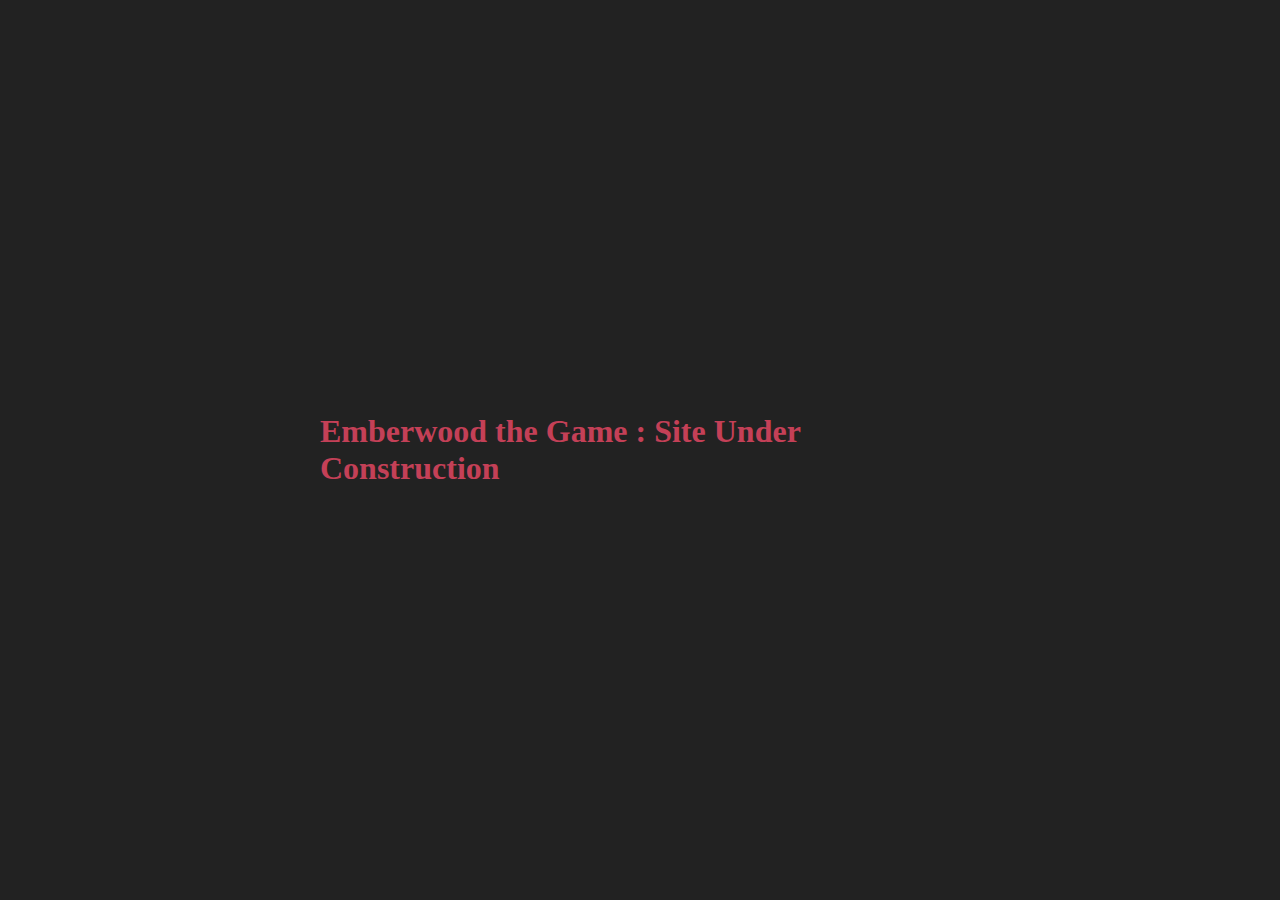
==== PUBLIC/index.html @ a9a44432 "Initial commit" ====
<!DOCTYPE html>
<html lang="en">
  <head>
    <meta charset="UTF-8">
    <meta name="viewport" content="width=device-width, initial-scale=1">
    <title>TITLE</title>
    <meta name="description" content="DESCRIPTION">
    <link rel="stylesheet" href="css/css.css">

       <!--[if lt IE 9]>
         <script src = "http://html5shiv.googlecode.com/svn/trunk/html5.js"></script>
       <![endif]-->
  </head>

  <body>
    <h1>Emberwood the Game : Site Under Construction</h1>
  </body>
</html>
---- PUBLIC/css/css.css ----
html{box-sizing:border-box}*,*:before,*:after{box-sizing:inherit;margin:0;padding:0}body{background-color:#222}h1{position:absolute;top:50%;left:50%;transform:translate(-50%, -50%);color:#c44057}
/*# sourceMappingURL=css.css.map */
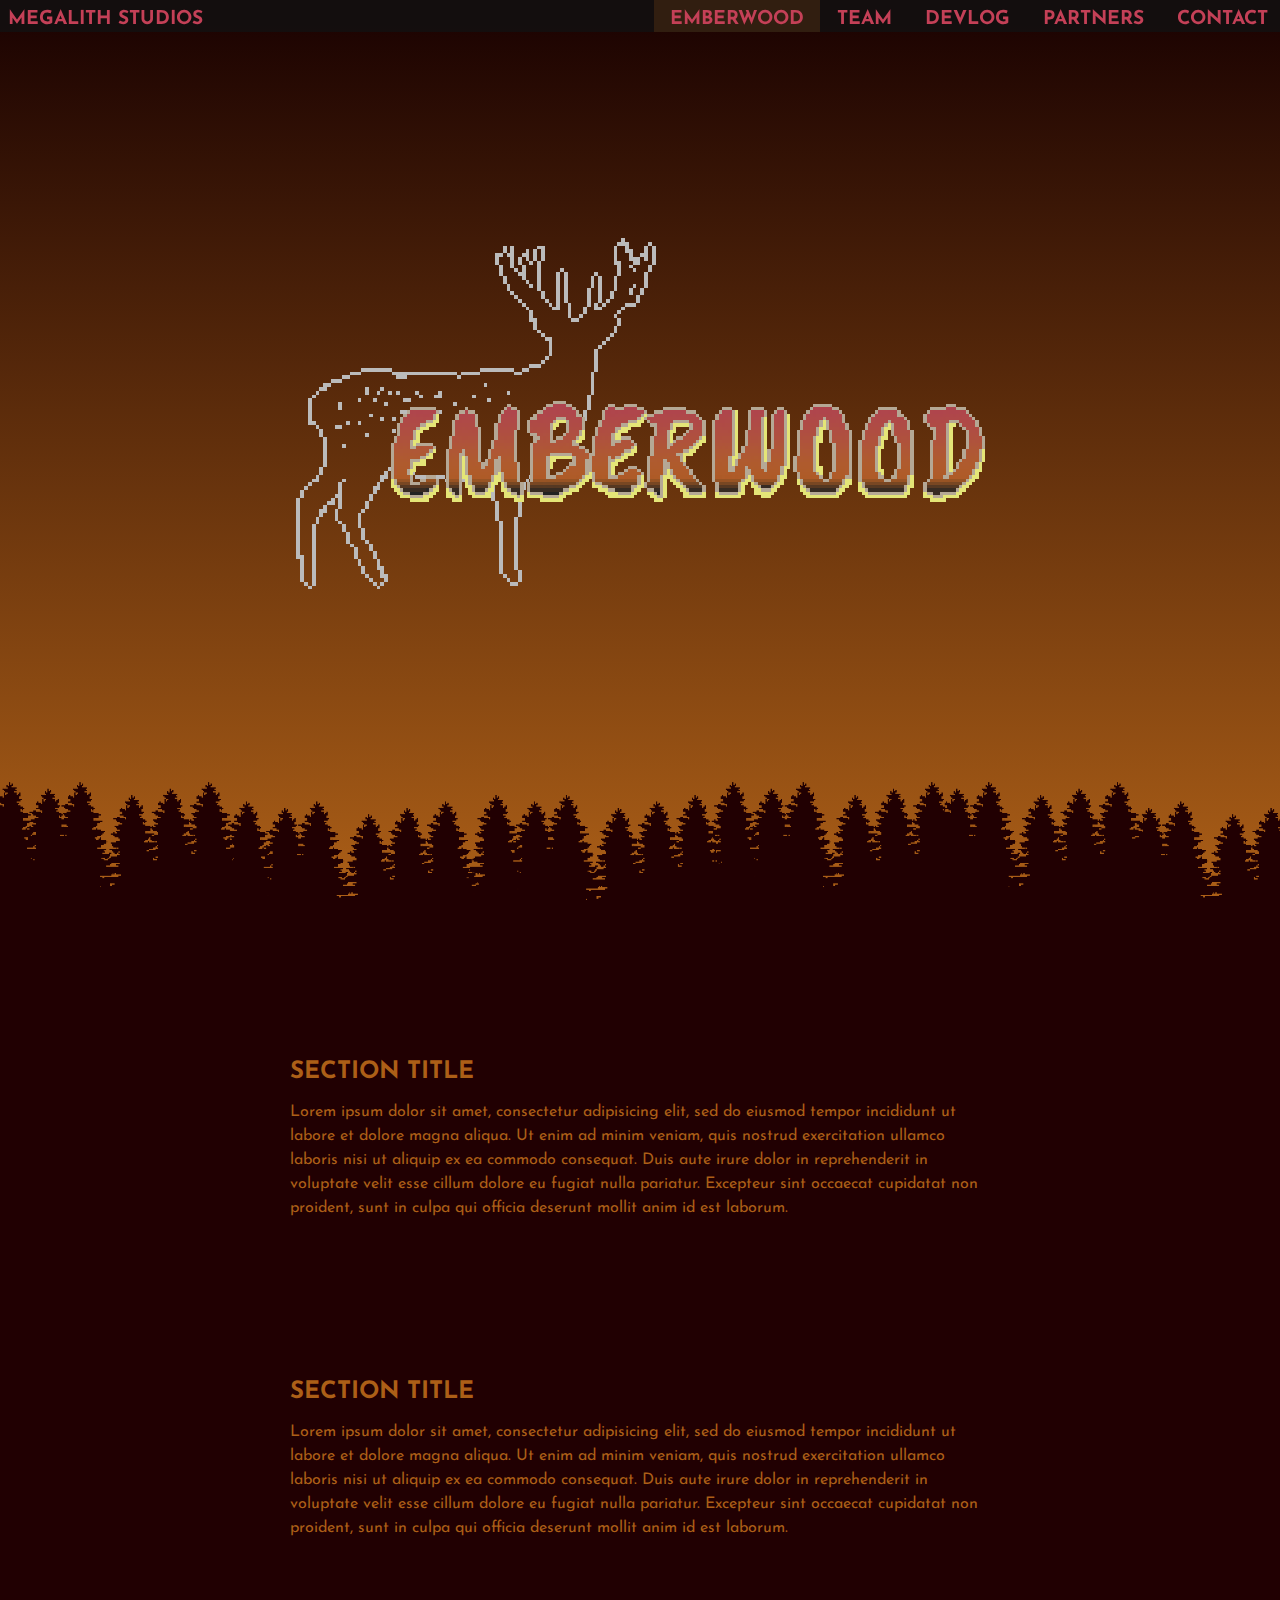
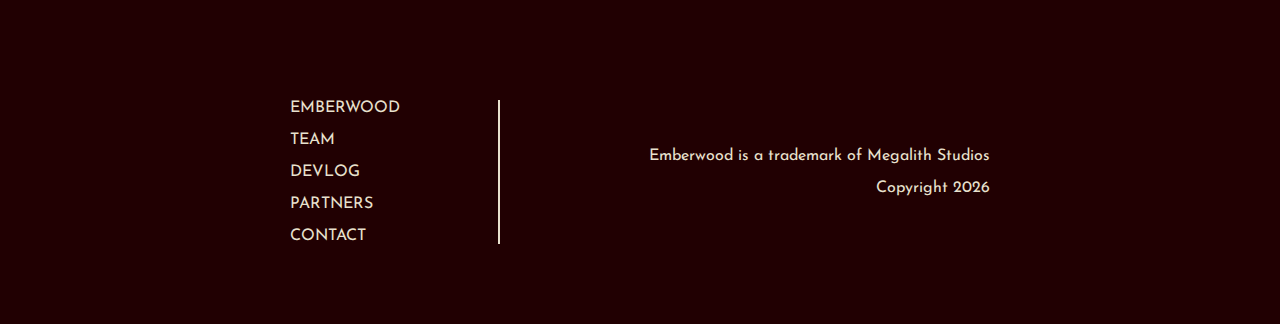
==== commit 16f1a168: "Major Updates" ====
--- a/PUBLIC/index.html
+++ b/PUBLIC/index.html
@@ -3,9 +3,14 @@
   <head>
     <meta charset="UTF-8">
     <meta name="viewport" content="width=device-width, initial-scale=1">
-    <title>TITLE</title>
+    <title>Emberwood the Game</title>
     <meta name="description" content="DESCRIPTION">
+
+    <link rel="icon" type="image/png" href="img/deerLogoOutlineFavIcon.png">
+    <link href="https://fonts.googleapis.com/css?family=Josefin+Sans:400,700" rel="stylesheet">
     <link rel="stylesheet" href="css/css.css">
+
+    <script type="text/javascript" src="js/jquery.js"></script>
 
        <!--[if lt IE 9]>
          <script src = "http://html5shiv.googlecode.com/svn/trunk/html5.js"></script>
@@ -13,6 +18,58 @@
   </head>
 
   <body>
-    <h1>Emberwood the Game : Site Under Construction</h1>
+    <header class="header-down">
+      <h1>Megalith Studios</h1>
+      <nav class="main-nav nav-horizontal">
+        <ul>
+          <li><a class="navLink" href="index.html" style="background-color: hsla(29, 76%, 38%, 0.2);">Emberwood</a></li>
+          <li><a class="navLink" href="team.html">Team</a></li>
+          <li><a class="navLink" href="https://emberwoodthegame.tumblr.com" target="_blank">Devlog</a></li>
+          <li><a class="navLink"href="partners.html">Partners</a></li>
+          <li><a class="navLink" href="contact.html">Contact</a></li>
+        </ul>
+      </nav>
+    </header>
+
+    <section id="primaryScreen">
+      <img id="title" src="img/emberwoodTitleAndLogo.png" alt="Emberwood Title">
+
+      <div class="treeBannerContainer">
+        <img id="treeBanner" src="img/pineTreeSepiaBanner.png" alt="Silhouette of pine trees">
+      </div>
+    </section>
+
+    <main>
+      <section>
+        <h2>Section Title</h2>
+        <p>Lorem ipsum dolor sit amet, consectetur adipisicing elit, sed do eiusmod tempor incididunt ut labore et dolore magna aliqua. Ut enim ad minim veniam, quis nostrud exercitation ullamco laboris nisi ut aliquip ex ea commodo consequat. Duis aute irure dolor in reprehenderit in voluptate velit esse cillum dolore eu fugiat nulla pariatur. Excepteur sint occaecat cupidatat non proident, sunt in culpa qui officia deserunt mollit anim id est laborum.</p>
+      </section>
+
+      <section>
+        <h2>Section Title</h2>
+        <p>Lorem ipsum dolor sit amet, consectetur adipisicing elit, sed do eiusmod tempor incididunt ut labore et dolore magna aliqua. Ut enim ad minim veniam, quis nostrud exercitation ullamco laboris nisi ut aliquip ex ea commodo consequat. Duis aute irure dolor in reprehenderit in voluptate velit esse cillum dolore eu fugiat nulla pariatur. Excepteur sint occaecat cupidatat non proident, sunt in culpa qui officia deserunt mollit anim id est laborum.</p>
+      </section>
+    </main>
+
+    <footer>
+      <section>
+        <nav id="footer-nav">
+          <ul>
+            <li><a class="navLink" href="index.html">Emberwood</a></li>
+            <li><a class="navLink" href="team.html">Team</a></li>
+            <li><a class="navLink" href="https://emberwoodthegame.tumblr.com" target="_blank">Devlog</a></li>
+            <li><a class="navLink"href="partners.html">Partners</a></li>
+            <li><a class="navLink" href="contact.html">Contact</a></li>
+          </ul>
+        </nav>
+
+        <div id="copyrightContainer">
+          <p>Emberwood is a trademark of Megalith Studios</p>
+          <p>Copyright <span id="currentYear"></span></p>
+        </div>
+      </section>
+    </footer>
+
+    <script type="text/javascript" src="js/script.js"></script>
   </body>
 </html>
--- a/PUBLIC/css/css.css
+++ b/PUBLIC/css/css.css
@@ -1,2 +1,2 @@
-html{box-sizing:border-box}*,*:before,*:after{box-sizing:inherit;margin:0;padding:0}body{background-color:#222}h1{position:absolute;top:50%;left:50%;transform:translate(-50%, -50%);color:#c44057}
+html{box-sizing:border-box;min-height:100%}*,*:before,*:after{box-sizing:inherit;margin:0;padding:0}body{background-color:#210002}body::-webkit-scrollbar{width:.5em}body::-webkit-scrollbar-track{background-color:#210002}body::-webkit-scrollbar-thumb{background-color:darkgrey;border-radius:10px}section#primaryScreen{height:100vh;background-image:linear-gradient(#190101, #ac5f17)}header{height:2rem;position:fixed;top:0;left:0;width:100%;background-color:rgba(18,18,18,0.8);z-index:5000;transition:top 0.4s ease-in-out}.header-up{top:-2rem}.main-nav,.main-nav ul,.main-nav ul li,.main-nav ul li a{height:100%}.main-nav{float:right}ul{list-style-type:none;list-style:none}.main-nav ul li,.main-nav ul li a{display:inline-block}.main-nav ul li{margin-right:-4px}.main-nav ul li:hover{background-color:#ac5f17;color:#e4e577}main{background-color:#210002;padding-top:5rem}main section{width:700px;margin:auto;color:#ac5f17;padding:5rem 0}footer{background-color:#210002;padding:5rem 0}footer section{width:700px;margin:auto;position:relative}footer section:after{content:"";display:table;clear:both}footer section nav#footer-nav{width:30%;float:left;padding-right:20%;border-right:2px solid #e8e1ce}footer section nav ul li{margin:1rem 0}footer section nav ul li:first-of-type{margin-top:0}footer section nav ul li:last-of-type{margin-bottom:0}footer section div#copyrightContainer{width:50%;text-align:right;position:absolute;top:50%;right:0;transform:translateY(-50%)}.construction{position:absolute;top:50%;left:50%;transform:translate(-50%, -50%);text-align:center}.construction h1{display:block;padding:0}.construction iframe{margin:1rem 0}.construction a{color:#e8e1ce}html{font-family:"Josefin Sans",sans-serif}h1{display:inline-block;color:#c44057;font-weight:700;text-transform:uppercase;font-size:1.2em;padding:.6rem .5rem}a{text-decoration:none}.main-nav ul li a{color:#c44057;font-weight:700;text-transform:uppercase;font-size:1.2em;text-align:center;padding:.6rem 1rem;text-decoration:none}.main-nav ul li a:hover{color:#e4e577}main section h2{font-weight:700;text-transform:uppercase;margin-bottom:1rem}main section p{font-weight:400;line-height:1.5}footer a{color:#e8e1ce;text-transform:uppercase}footer a:hover{color:#e4e577}footer p{color:#e8e1ce;line-height:2}img#title{position:absolute;top:20%;left:50%;transform:translateX(-50%)}img#treeBanner{position:absolute;bottom:0;left:0;width:100%}
 /*# sourceMappingURL=css.css.map */
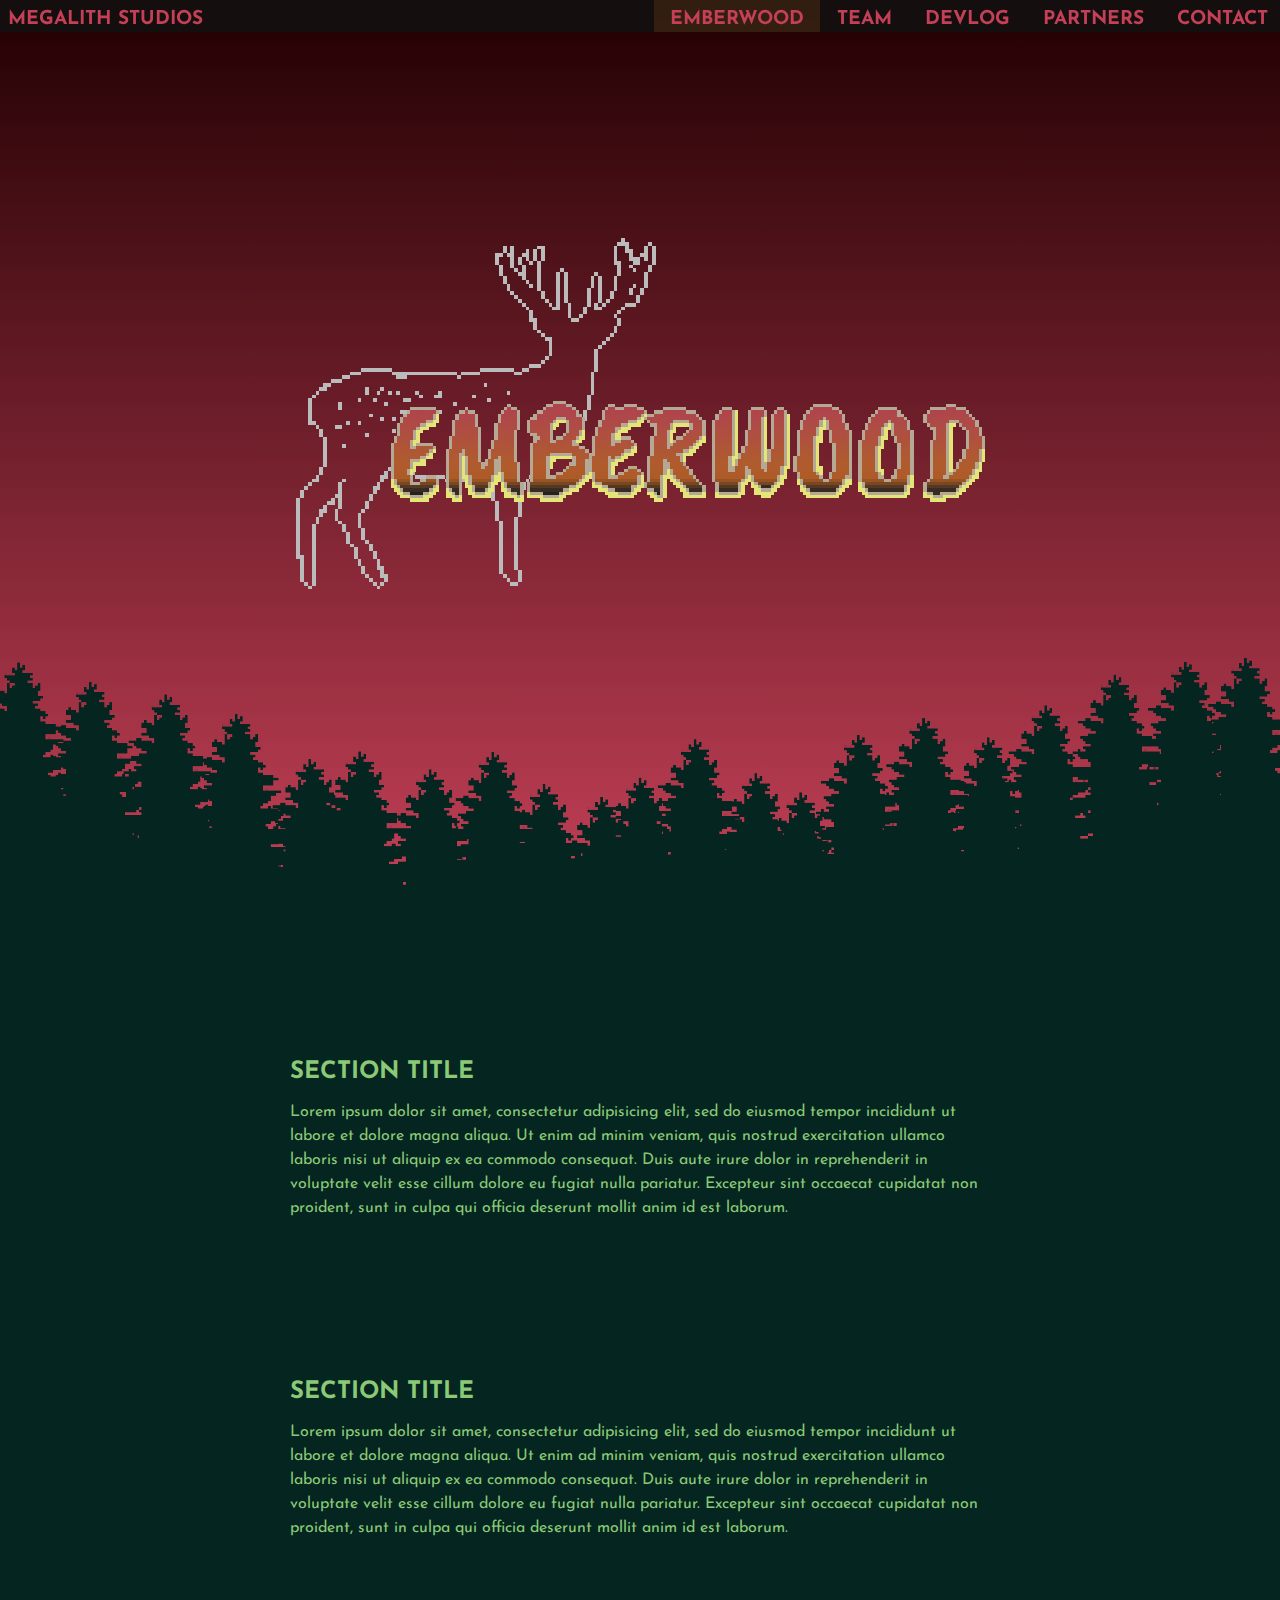
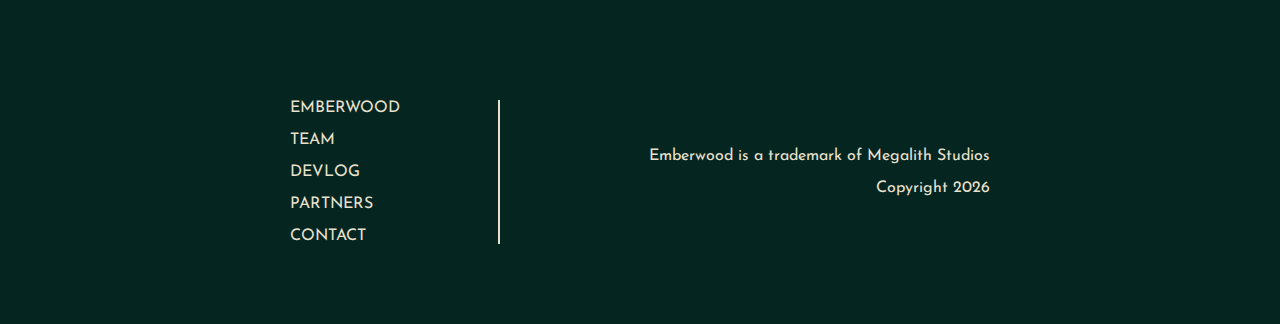
==== commit 53ce4951: "Tweaking site look and adding glow overlay effect on landing screen" ====
--- a/PUBLIC/index.html
+++ b/PUBLIC/index.html
@@ -32,10 +32,11 @@
     </header>
 
     <section id="primaryScreen">
+      <div class="glowOverlay"></div>
       <img id="title" src="img/emberwoodTitleAndLogo.png" alt="Emberwood Title">
 
       <div class="treeBannerContainer">
-        <img id="treeBanner" src="img/pineTreeSepiaBanner.png" alt="Silhouette of pine trees">
+        <img id="treeBanner" src="img/pineTreeGreenBanner.png" alt="Silhouette of pine trees">
       </div>
     </section>
 
--- a/PUBLIC/css/css.css
+++ b/PUBLIC/css/css.css
@@ -1,2 +1,2 @@
-html{box-sizing:border-box;min-height:100%}*,*:before,*:after{box-sizing:inherit;margin:0;padding:0}body{background-color:#210002}body::-webkit-scrollbar{width:.5em}body::-webkit-scrollbar-track{background-color:#210002}body::-webkit-scrollbar-thumb{background-color:darkgrey;border-radius:10px}section#primaryScreen{height:100vh;background-image:linear-gradient(#190101, #ac5f17)}header{height:2rem;position:fixed;top:0;left:0;width:100%;background-color:rgba(18,18,18,0.8);z-index:5000;transition:top 0.4s ease-in-out}.header-up{top:-2rem}.main-nav,.main-nav ul,.main-nav ul li,.main-nav ul li a{height:100%}.main-nav{float:right}ul{list-style-type:none;list-style:none}.main-nav ul li,.main-nav ul li a{display:inline-block}.main-nav ul li{margin-right:-4px}.main-nav ul li:hover{background-color:#ac5f17;color:#e4e577}main{background-color:#210002;padding-top:5rem}main section{width:700px;margin:auto;color:#ac5f17;padding:5rem 0}footer{background-color:#210002;padding:5rem 0}footer section{width:700px;margin:auto;position:relative}footer section:after{content:"";display:table;clear:both}footer section nav#footer-nav{width:30%;float:left;padding-right:20%;border-right:2px solid #e8e1ce}footer section nav ul li{margin:1rem 0}footer section nav ul li:first-of-type{margin-top:0}footer section nav ul li:last-of-type{margin-bottom:0}footer section div#copyrightContainer{width:50%;text-align:right;position:absolute;top:50%;right:0;transform:translateY(-50%)}.construction{position:absolute;top:50%;left:50%;transform:translate(-50%, -50%);text-align:center}.construction h1{display:block;padding:0}.construction iframe{margin:1rem 0}.construction a{color:#e8e1ce}html{font-family:"Josefin Sans",sans-serif}h1{display:inline-block;color:#c44057;font-weight:700;text-transform:uppercase;font-size:1.2em;padding:.6rem .5rem}a{text-decoration:none}.main-nav ul li a{color:#c44057;font-weight:700;text-transform:uppercase;font-size:1.2em;text-align:center;padding:.6rem 1rem;text-decoration:none}.main-nav ul li a:hover{color:#e4e577}main section h2{font-weight:700;text-transform:uppercase;margin-bottom:1rem}main section p{font-weight:400;line-height:1.5}footer a{color:#e8e1ce;text-transform:uppercase}footer a:hover{color:#e4e577}footer p{color:#e8e1ce;line-height:2}img#title{position:absolute;top:20%;left:50%;transform:translateX(-50%)}img#treeBanner{position:absolute;bottom:0;left:0;width:100%}
+html{box-sizing:border-box;min-height:100%}*,*:before,*:after{box-sizing:inherit;margin:0;padding:0}body{background-color:#210002}body::-webkit-scrollbar{width:.5em}body::-webkit-scrollbar-track{background-color:#210002}body::-webkit-scrollbar-thumb{background-color:darkgrey;border-radius:10px}section#primaryScreen{height:100vh;background-image:linear-gradient(#210002, #ac5f17)}@keyframes glow{0%{opacity:0}50%{opacity:.5}100%{opacity:0}}div.glowOverlay{height:100%;background-image:linear-gradient(#210002, #c44057);animation-name:glow;animation-duration:5s;animation-timing-function:ease-in-out;animation-iteration-count:infinite}header{height:2rem;position:fixed;top:0;left:0;width:100%;background-color:rgba(18,18,18,0.8);z-index:5000;transition:top 0.4s ease-in-out}.header-up{top:-2rem}.main-nav,.main-nav ul,.main-nav ul li,.main-nav ul li a{height:100%}.main-nav{float:right}ul{list-style-type:none;list-style:none}.main-nav ul li,.main-nav ul li a{display:inline-block}.main-nav ul li{margin-right:-4px}.main-nav ul li:hover{background-color:#ac5f17;color:#e4e577}main{background-color:#052521;padding-top:5rem}main section{width:700px;margin:auto;color:#8ac975;padding:5rem 0}footer{background-color:#052521;padding:5rem 0}footer section{width:700px;margin:auto;position:relative}footer section:after{content:"";display:table;clear:both}footer section nav#footer-nav{width:30%;float:left;padding-right:20%;border-right:2px solid #e8e1ce}footer section nav ul li{margin:1rem 0}footer section nav ul li:first-of-type{margin-top:0}footer section nav ul li:last-of-type{margin-bottom:0}footer section div#copyrightContainer{width:50%;text-align:right;position:absolute;top:50%;right:0;transform:translateY(-50%)}.construction{position:absolute;top:50%;left:50%;transform:translate(-50%, -50%);text-align:center}.construction h1{display:block;padding:0}.construction iframe{margin:1rem 0}.construction a{color:#e8e1ce}html{font-family:"Josefin Sans",sans-serif}h1{display:inline-block;color:#c44057;font-weight:700;text-transform:uppercase;font-size:1.2em;padding:.6rem .5rem}a{text-decoration:none}.main-nav ul li a{color:#c44057;font-weight:700;text-transform:uppercase;font-size:1.2em;text-align:center;padding:.6rem 1rem;text-decoration:none}.main-nav ul li a:hover{color:#e4e577}main section h2{font-weight:700;text-transform:uppercase;margin-bottom:1rem}main section p{font-weight:400;line-height:1.5}footer a{color:#e8e1ce;text-transform:uppercase}footer a:hover{color:#e4e577}footer p{color:#e8e1ce;line-height:2}img#title{position:absolute;top:20%;left:50%;transform:translateX(-50%)}img#treeBanner{position:absolute;bottom:0;left:0;width:100%}
 /*# sourceMappingURL=css.css.map */
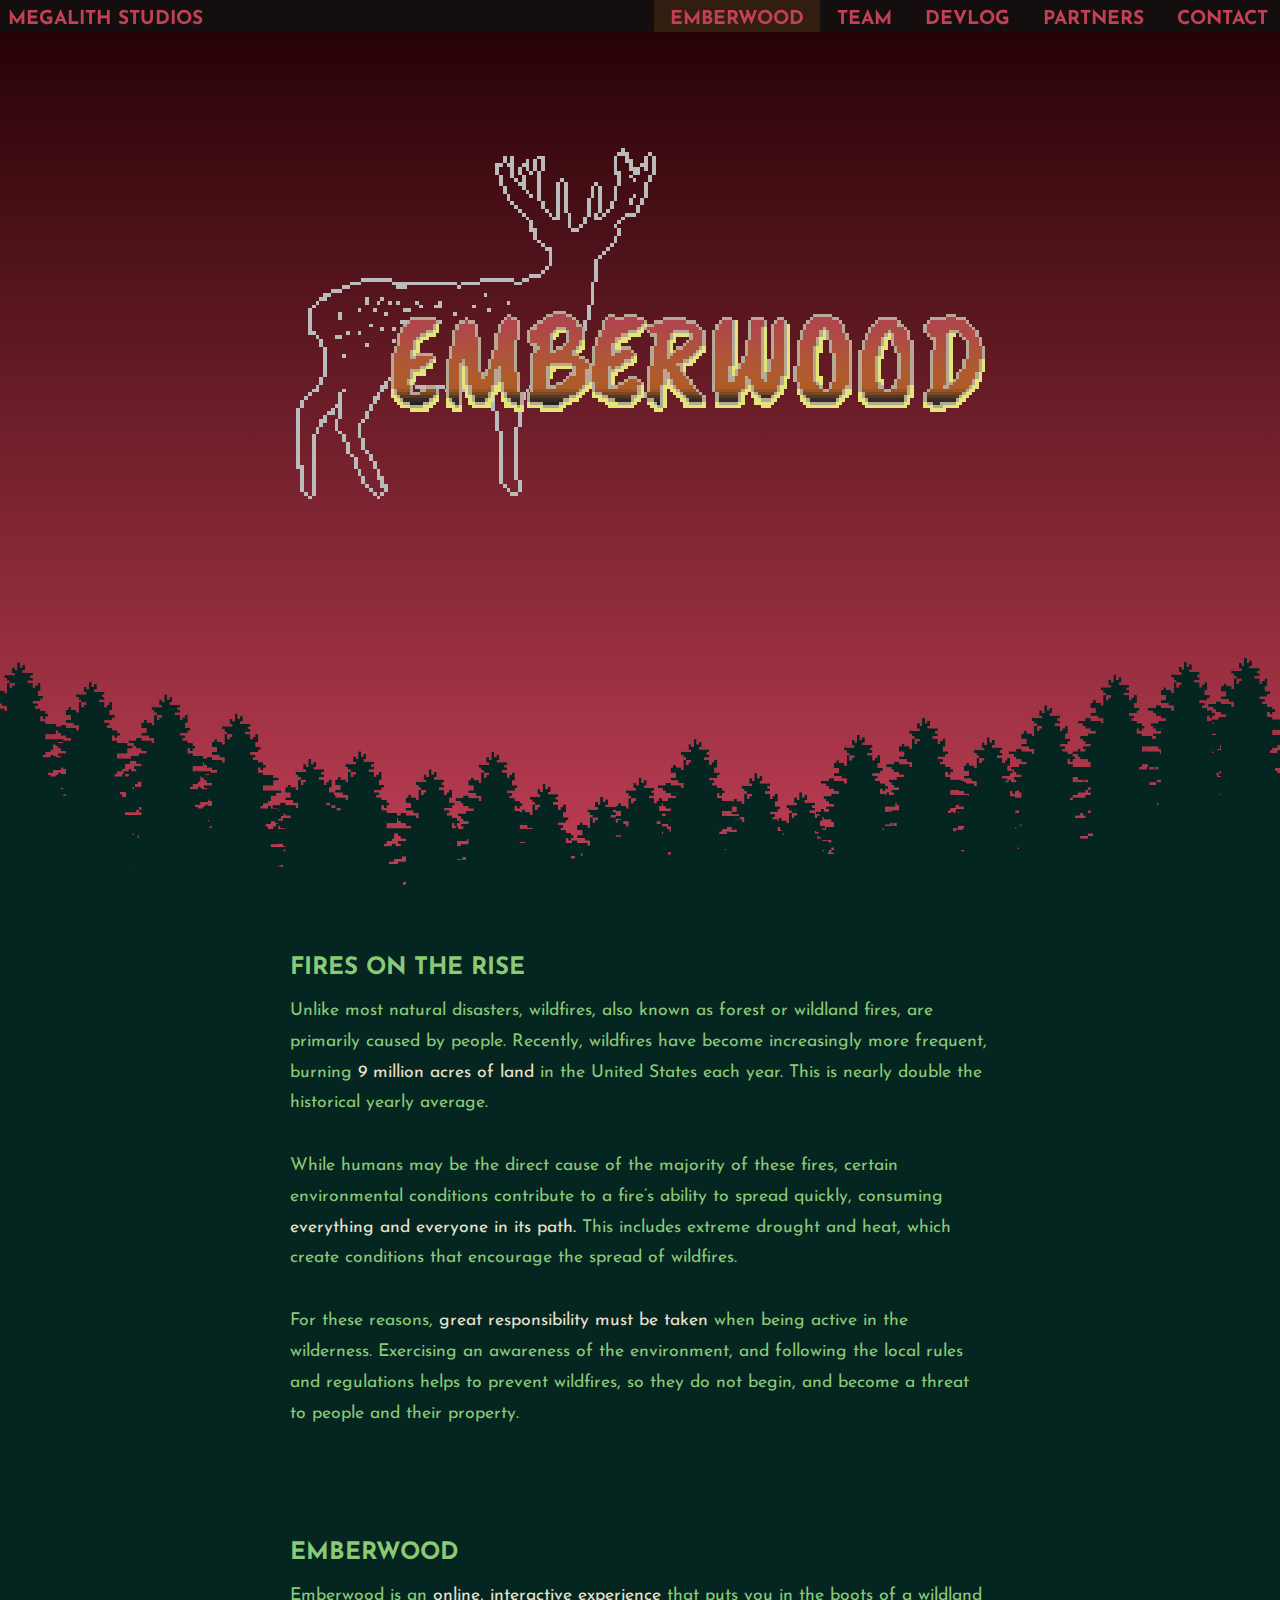
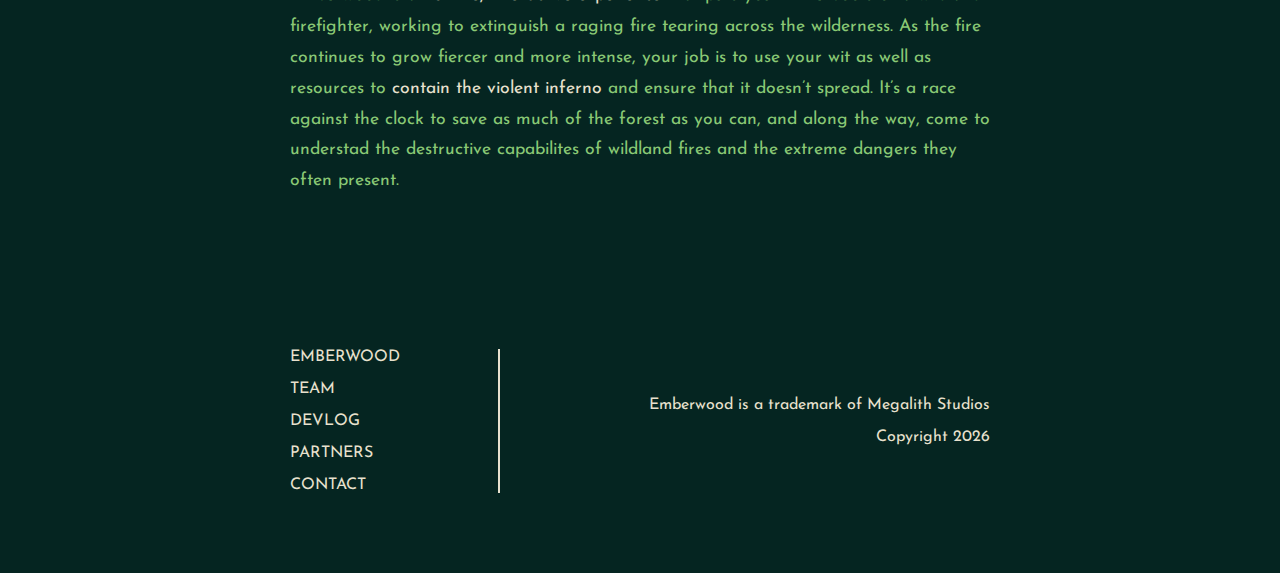
==== commit 3688d2d8: "Landing page copy and some style adjustments" ====
--- a/PUBLIC/index.html
+++ b/PUBLIC/index.html
@@ -42,13 +42,27 @@
 
     <main>
       <section>
-        <h2>Section Title</h2>
-        <p>Lorem ipsum dolor sit amet, consectetur adipisicing elit, sed do eiusmod tempor incididunt ut labore et dolore magna aliqua. Ut enim ad minim veniam, quis nostrud exercitation ullamco laboris nisi ut aliquip ex ea commodo consequat. Duis aute irure dolor in reprehenderit in voluptate velit esse cillum dolore eu fugiat nulla pariatur. Excepteur sint occaecat cupidatat non proident, sunt in culpa qui officia deserunt mollit anim id est laborum.</p>
+        <h2>Fires on the Rise</h2>
+        <p>Unlike most natural disasters, wildfires, also known as forest or wildland fires, are primarily caused by people.
+        Recently, wildfires have become increasingly more frequent, burning <span class="copyEmphasize">9 million acres
+        of land</span> in the United States each year. This is nearly double the historical yearly average.</p>
+
+        <p>While humans may be the direct cause of the majority of these fires, certain environmental conditions contribute to a fire’s
+        ability to spread quickly, consuming <span class="copyEmphasize">everything and everyone in its path.</span> This includes extreme
+        drought and heat, which create conditions that encourage the spread of wildfires.</p>
+
+        <p>For these reasons, <span class="copyEmphasize">great responsibility must be taken</span> when being active in the wilderness. Exercising an awareness of
+        the environment, and following the local rules and regulations helps to prevent wildfires, so they do not
+        begin, and become a threat to people and their property.</p>
       </section>
 
       <section>
-        <h2>Section Title</h2>
-        <p>Lorem ipsum dolor sit amet, consectetur adipisicing elit, sed do eiusmod tempor incididunt ut labore et dolore magna aliqua. Ut enim ad minim veniam, quis nostrud exercitation ullamco laboris nisi ut aliquip ex ea commodo consequat. Duis aute irure dolor in reprehenderit in voluptate velit esse cillum dolore eu fugiat nulla pariatur. Excepteur sint occaecat cupidatat non proident, sunt in culpa qui officia deserunt mollit anim id est laborum.</p>
+        <h2>Emberwood</h2>
+        <p>Emberwood is an <span class="copyEmphasize">online, interactive experience</span> that puts you in the boots of a wildland firefighter,
+        working to extinguish a raging fire tearing across the wilderness. As the fire continues to grow fiercer and more intense,
+        your job is to use your wit as well as resources to <span class="copyEmphasize">contain the violent inferno</span> and ensure that it doesn’t spread.
+        It’s a race against the clock to save as much of the forest as you can, and along the way, come to understad
+        the destructive capabilites of wildland fires and the extreme dangers they often present.</p>
       </section>
     </main>
 
--- a/PUBLIC/css/css.css
+++ b/PUBLIC/css/css.css
@@ -1,2 +1,2 @@
-html{box-sizing:border-box;min-height:100%}*,*:before,*:after{box-sizing:inherit;margin:0;padding:0}body{background-color:#210002}body::-webkit-scrollbar{width:.5em}body::-webkit-scrollbar-track{background-color:#210002}body::-webkit-scrollbar-thumb{background-color:darkgrey;border-radius:10px}section#primaryScreen{height:100vh;background-image:linear-gradient(#210002, #ac5f17)}@keyframes glow{0%{opacity:0}50%{opacity:.5}100%{opacity:0}}div.glowOverlay{height:100%;background-image:linear-gradient(#210002, #c44057);animation-name:glow;animation-duration:5s;animation-timing-function:ease-in-out;animation-iteration-count:infinite}header{height:2rem;position:fixed;top:0;left:0;width:100%;background-color:rgba(18,18,18,0.8);z-index:5000;transition:top 0.4s ease-in-out}.header-up{top:-2rem}.main-nav,.main-nav ul,.main-nav ul li,.main-nav ul li a{height:100%}.main-nav{float:right}ul{list-style-type:none;list-style:none}.main-nav ul li,.main-nav ul li a{display:inline-block}.main-nav ul li{margin-right:-4px}.main-nav ul li:hover{background-color:#ac5f17;color:#e4e577}main{background-color:#052521;padding-top:5rem}main section{width:700px;margin:auto;color:#8ac975;padding:5rem 0}footer{background-color:#052521;padding:5rem 0}footer section{width:700px;margin:auto;position:relative}footer section:after{content:"";display:table;clear:both}footer section nav#footer-nav{width:30%;float:left;padding-right:20%;border-right:2px solid #e8e1ce}footer section nav ul li{margin:1rem 0}footer section nav ul li:first-of-type{margin-top:0}footer section nav ul li:last-of-type{margin-bottom:0}footer section div#copyrightContainer{width:50%;text-align:right;position:absolute;top:50%;right:0;transform:translateY(-50%)}.construction{position:absolute;top:50%;left:50%;transform:translate(-50%, -50%);text-align:center}.construction h1{display:block;padding:0}.construction iframe{margin:1rem 0}.construction a{color:#e8e1ce}html{font-family:"Josefin Sans",sans-serif}h1{display:inline-block;color:#c44057;font-weight:700;text-transform:uppercase;font-size:1.2em;padding:.6rem .5rem}a{text-decoration:none}.main-nav ul li a{color:#c44057;font-weight:700;text-transform:uppercase;font-size:1.2em;text-align:center;padding:.6rem 1rem;text-decoration:none}.main-nav ul li a:hover{color:#e4e577}main section h2{font-weight:700;text-transform:uppercase;margin-bottom:1rem}main section p{font-weight:400;line-height:1.5}footer a{color:#e8e1ce;text-transform:uppercase}footer a:hover{color:#e4e577}footer p{color:#e8e1ce;line-height:2}img#title{position:absolute;top:20%;left:50%;transform:translateX(-50%)}img#treeBanner{position:absolute;bottom:0;left:0;width:100%}
+html{box-sizing:border-box;min-height:100%}*,*:before,*:after{box-sizing:inherit;margin:0;padding:0}body{background-color:#210002}body::-webkit-scrollbar{width:.5em}body::-webkit-scrollbar-track{background-color:#210002}body::-webkit-scrollbar-thumb{background-color:darkgrey;border-radius:10px}section#primaryScreen{height:100vh;background-image:linear-gradient(#210002, #ac5f17)}@keyframes glow{0%{opacity:0}50%{opacity:.5}100%{opacity:0}}div.glowOverlay{height:100%;background-image:linear-gradient(#210002, #c44057);animation-name:glow;animation-duration:5s;animation-timing-function:ease-in-out;animation-iteration-count:infinite}header{height:2rem;position:fixed;top:0;left:0;width:100%;background-color:rgba(18,18,18,0.8);z-index:5000;transition:top 0.4s ease-in-out}.header-up{top:-2rem}.main-nav,.main-nav ul,.main-nav ul li,.main-nav ul li a{height:100%}.main-nav{float:right}ul{list-style-type:none;list-style:none}.main-nav ul li,.main-nav ul li a{display:inline-block}.main-nav ul li{margin-right:-4px}.main-nav ul li:hover{background-color:#ac5f17;color:#e4e577}main{background-color:#052521;padding-top:1rem}main section{width:700px;margin:auto;color:#8ac975;padding:2.5rem 0}main section p{margin-bottom:2rem}footer{background-color:#052521;padding:5rem 0}footer section{width:700px;margin:auto;position:relative}footer section:after{content:"";display:table;clear:both}footer section nav#footer-nav{width:30%;float:left;padding-right:20%;border-right:2px solid #e8e1ce}footer section nav ul li{margin:1rem 0}footer section nav ul li:first-of-type{margin-top:0}footer section nav ul li:last-of-type{margin-bottom:0}footer section div#copyrightContainer{width:50%;text-align:right;position:absolute;top:50%;right:0;transform:translateY(-50%)}.construction{position:absolute;top:50%;left:50%;transform:translate(-50%, -50%);text-align:center}.construction h1{display:block;padding:0}.construction iframe{margin:1rem 0}.construction a{color:#e8e1ce}html{font-family:"Josefin Sans",sans-serif}h1{display:inline-block;color:#c44057;font-weight:700;text-transform:uppercase;font-size:1.2em;padding:.6rem .5rem}a{text-decoration:none}.main-nav ul li a{color:#c44057;font-weight:700;text-transform:uppercase;font-size:1.2em;text-align:center;padding:.6rem 1rem;text-decoration:none}.main-nav ul li a:hover{color:#e4e577}main section h2{font-weight:700;text-transform:uppercase;margin-bottom:1rem}main section p{font-weight:400;line-height:1.75;font-size:1.1em}span.copyEmphasize{color:#e8e1ce}footer a{color:#e8e1ce;text-transform:uppercase}footer a:hover{color:#e4e577}footer p{color:#e8e1ce;line-height:2}img#title{position:absolute;top:10%;left:50%;transform:translateX(-50%)}img#treeBanner{position:absolute;bottom:0;left:0;width:100%}
 /*# sourceMappingURL=css.css.map */
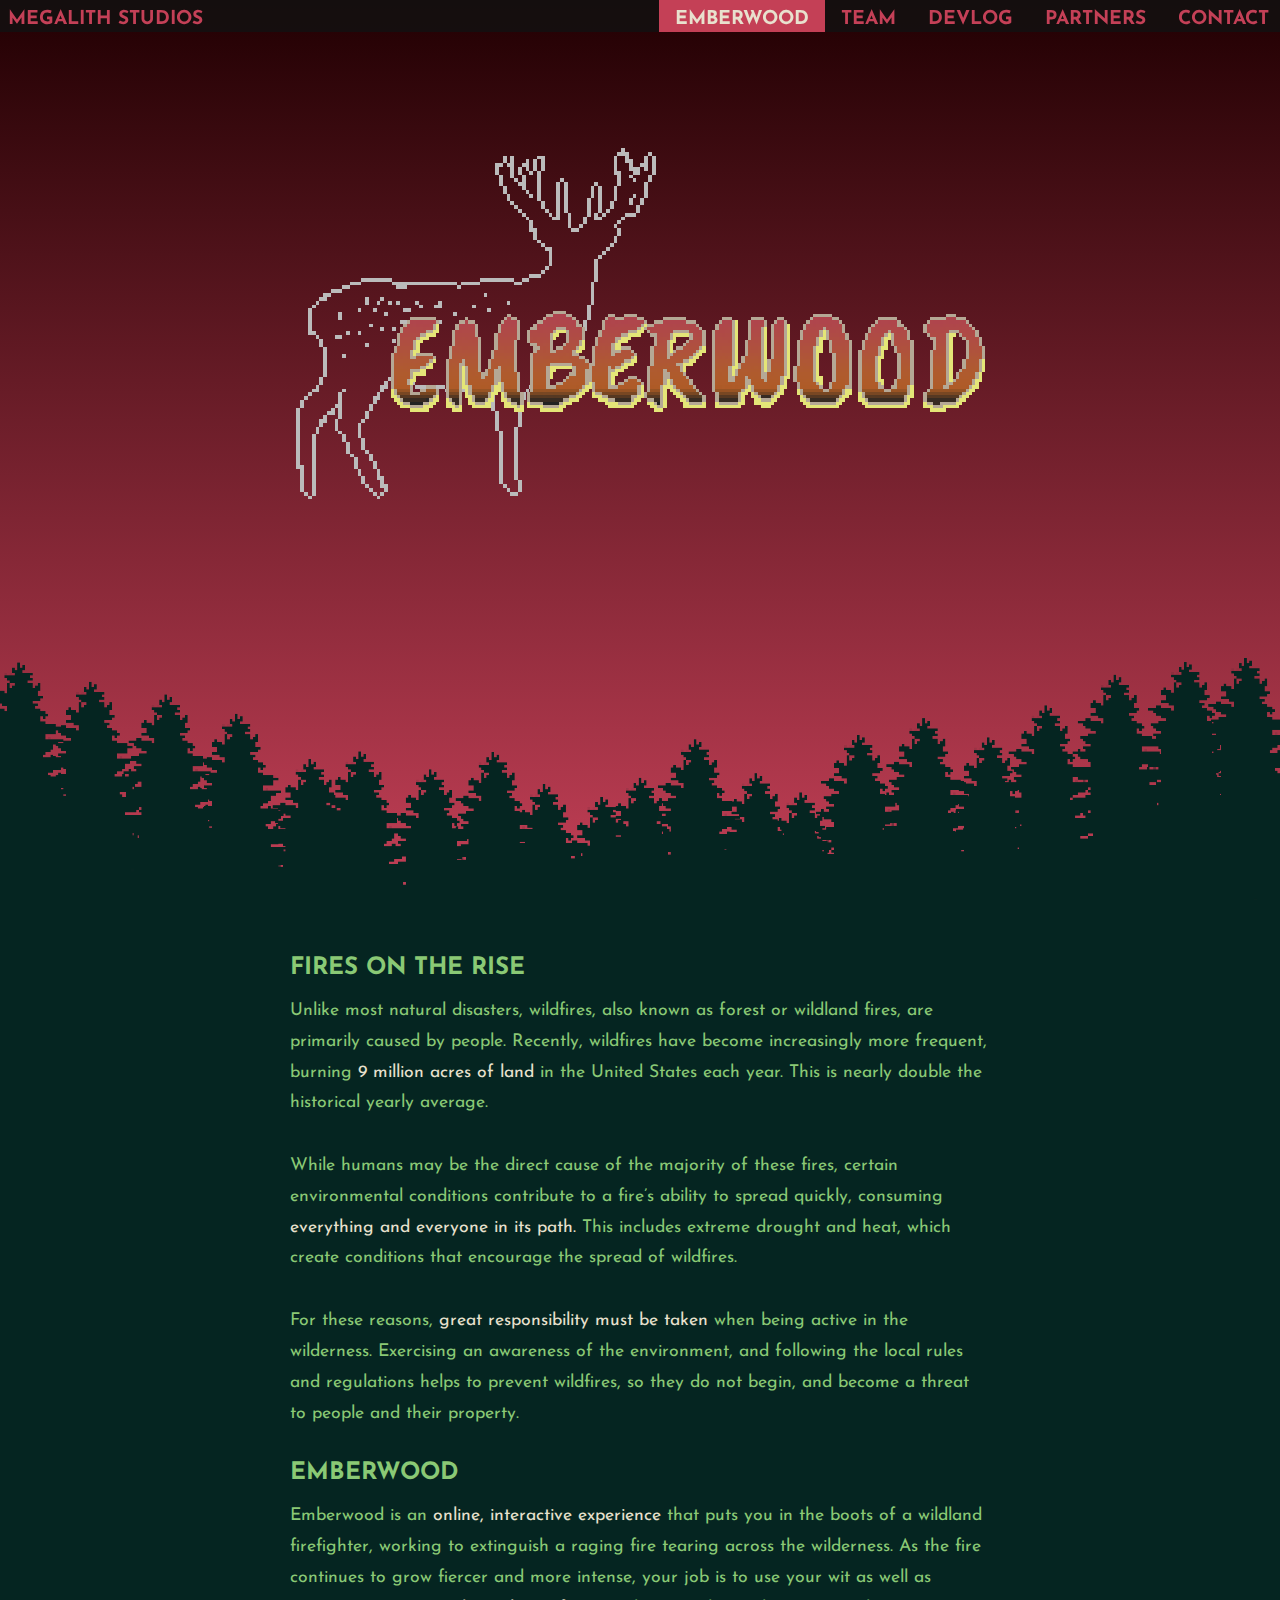
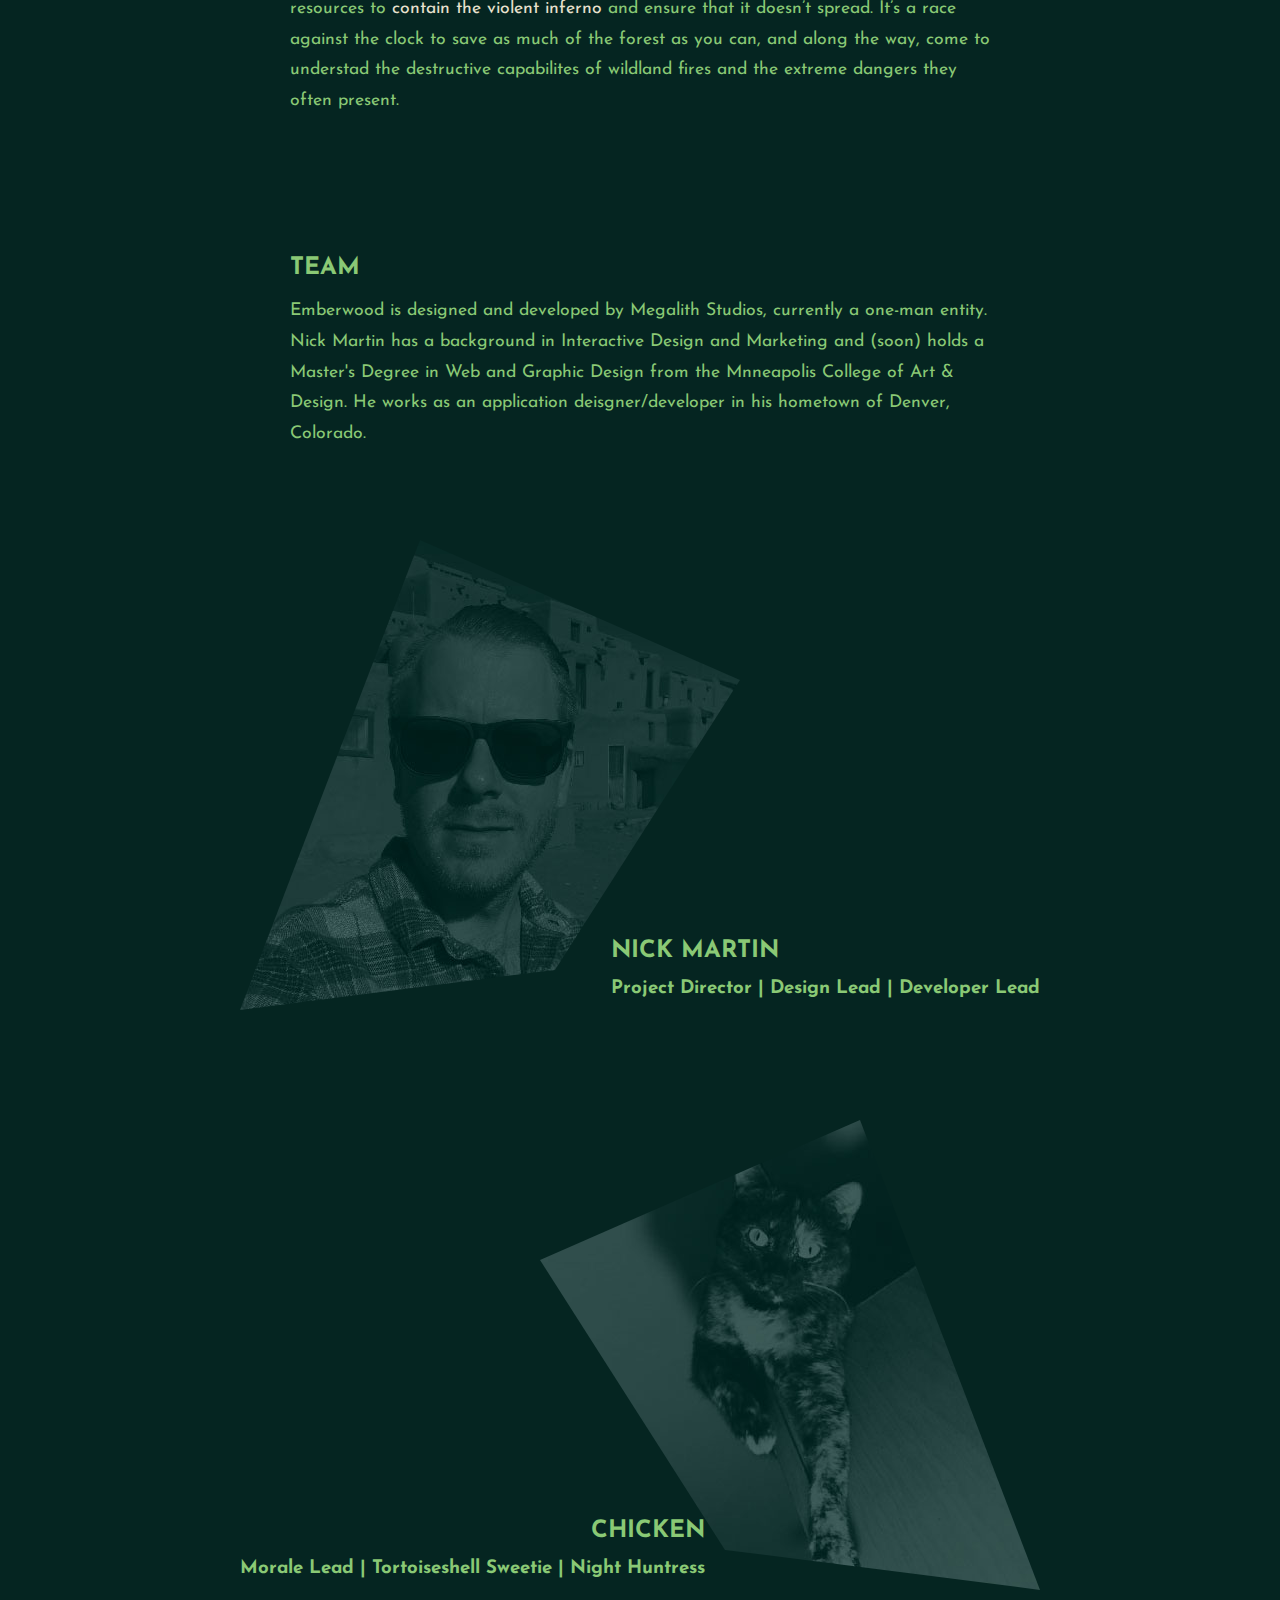
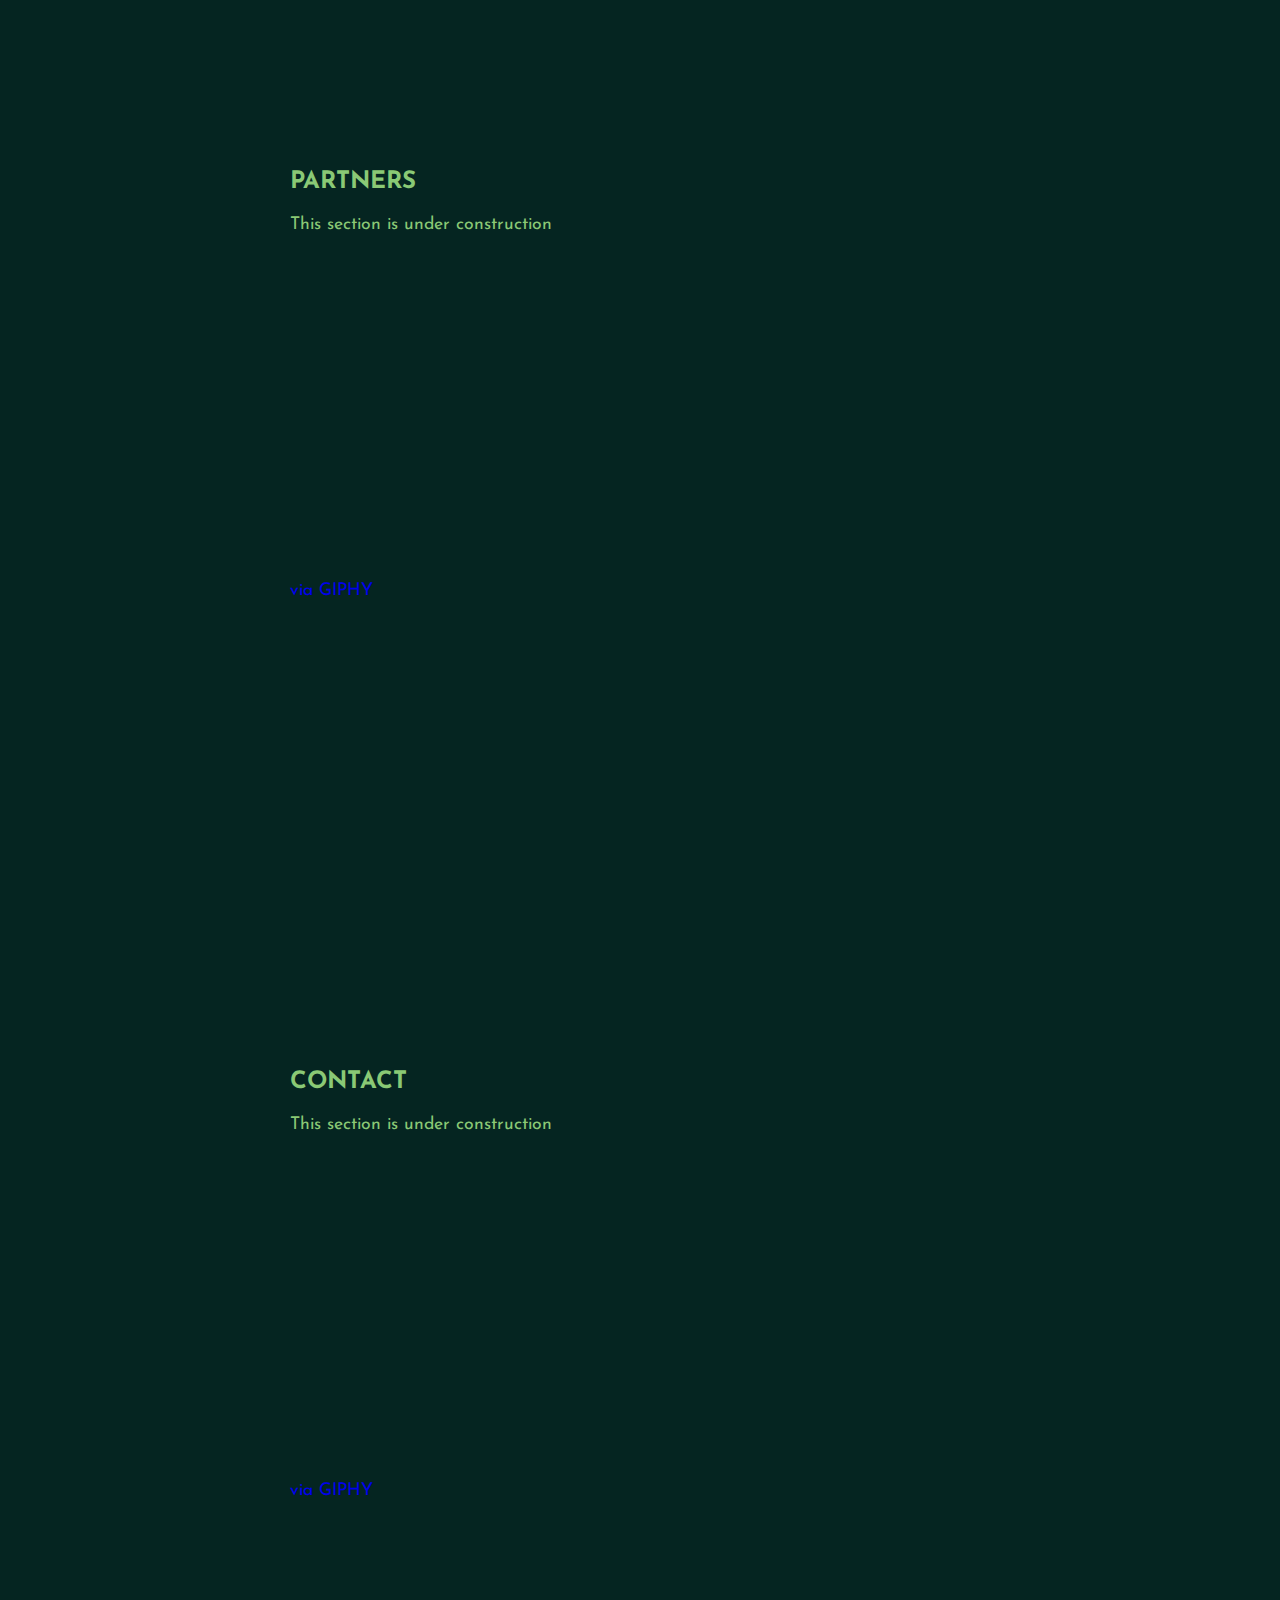
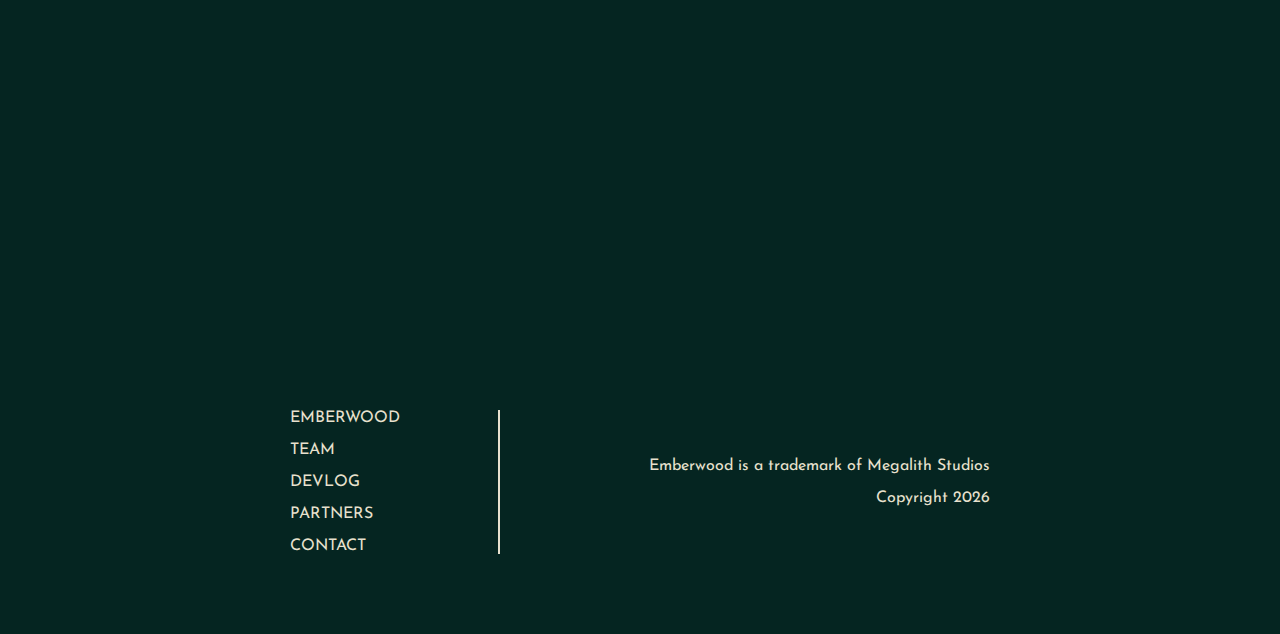
==== commit 3a943c3f: "Major Changes to Site Structure" ====
--- a/PUBLIC/index.html
+++ b/PUBLIC/index.html
@@ -22,11 +22,11 @@
       <h1>Megalith Studios</h1>
       <nav class="main-nav nav-horizontal">
         <ul>
-          <li><a class="navLink" href="index.html" style="background-color: hsla(29, 76%, 38%, 0.2);">Emberwood</a></li>
-          <li><a class="navLink" href="team.html">Team</a></li>
+          <li><a class="navLink" href="#primaryScreen" style="background-color: hsla(350, 53%, 51%, 1);">Emberwood</a></li>
+          <li><a class="navLink" href="#teamSection">Team</a></li>
           <li><a class="navLink" href="https://emberwoodthegame.tumblr.com" target="_blank">Devlog</a></li>
-          <li><a class="navLink"href="partners.html">Partners</a></li>
-          <li><a class="navLink" href="contact.html">Contact</a></li>
+          <li><a class="navLink"href="#partnersSection">Partners</a></li>
+          <li><a class="navLink" href="#contactSection">Contact</a></li>
         </ul>
       </nav>
     </header>
@@ -41,28 +41,78 @@
     </section>
 
     <main>
-      <section>
-        <h2>Fires on the Rise</h2>
-        <p>Unlike most natural disasters, wildfires, also known as forest or wildland fires, are primarily caused by people.
-        Recently, wildfires have become increasingly more frequent, burning <span class="copyEmphasize">9 million acres
-        of land</span> in the United States each year. This is nearly double the historical yearly average.</p>
+      <section id="emberwoodSection">
+        <div class="textBlock">
+          <h2>Fires on the Rise</h2>
+          <p>Unlike most natural disasters, wildfires, also known as forest or wildland fires, are primarily caused by people.
+          Recently, wildfires have become increasingly more frequent, burning <span class="copyEmphasize">9 million acres
+          of land</span> in the United States each year. This is nearly double the historical yearly average.</p>
 
-        <p>While humans may be the direct cause of the majority of these fires, certain environmental conditions contribute to a fire’s
-        ability to spread quickly, consuming <span class="copyEmphasize">everything and everyone in its path.</span> This includes extreme
-        drought and heat, which create conditions that encourage the spread of wildfires.</p>
+          <p>While humans may be the direct cause of the majority of these fires, certain environmental conditions contribute to a fire’s
+          ability to spread quickly, consuming <span class="copyEmphasize">everything and everyone in its path.</span> This includes extreme
+          drought and heat, which create conditions that encourage the spread of wildfires.</p>
 
-        <p>For these reasons, <span class="copyEmphasize">great responsibility must be taken</span> when being active in the wilderness. Exercising an awareness of
-        the environment, and following the local rules and regulations helps to prevent wildfires, so they do not
-        begin, and become a threat to people and their property.</p>
+          <p>For these reasons, <span class="copyEmphasize">great responsibility must be taken</span> when being active in the wilderness. Exercising an awareness of
+          the environment, and following the local rules and regulations helps to prevent wildfires, so they do not
+          begin, and become a threat to people and their property.</p>
+        </div>
+
+        <div class="textBlock">
+          <h2>Emberwood</h2>
+          <p>Emberwood is an <span class="copyEmphasize">online, interactive experience</span> that puts you in the boots of a wildland firefighter,
+          working to extinguish a raging fire tearing across the wilderness. As the fire continues to grow fiercer and more intense,
+          your job is to use your wit as well as resources to <span class="copyEmphasize">contain the violent inferno</span> and ensure that it doesn’t spread.
+          It’s a race against the clock to save as much of the forest as you can, and along the way, come to understad
+          the destructive capabilites of wildland fires and the extreme dangers they often present.</p>
+        </div>
       </section>
 
-      <section>
-        <h2>Emberwood</h2>
-        <p>Emberwood is an <span class="copyEmphasize">online, interactive experience</span> that puts you in the boots of a wildland firefighter,
-        working to extinguish a raging fire tearing across the wilderness. As the fire continues to grow fiercer and more intense,
-        your job is to use your wit as well as resources to <span class="copyEmphasize">contain the violent inferno</span> and ensure that it doesn’t spread.
-        It’s a race against the clock to save as much of the forest as you can, and along the way, come to understad
-        the destructive capabilites of wildland fires and the extreme dangers they often present.</p>
+      <section id="teamSection">
+        <div class="textBlock">
+          <h2>Team</h2>
+          <p>Emberwood is designed and developed by Megalith Studios, currently a one-man entity.
+          Nick Martin has a background in Interactive Design and Marketing and (soon) holds a Master's Degree in Web and Graphic
+          Design from the Mnneapolis College of Art &amp; Design. He works as an application deisgner/developer in his
+          hometown of Denver, Colorado.</p>
+        </div>
+
+        <div class="teamMemberContainer">
+          <div class="memberImgWrapper">
+            <img class="teamMember" src="img/nickMartin.jpg" alt="">
+          </div>
+
+          <div class="memberCopy">
+            <h2>Nick Martin</h2>
+            <h3>Project Director | Design Lead | Developer Lead</h3>
+          </div>
+        </div>
+
+        <div class="teamMemberContainer">
+          <div class="memberImgWrapper">
+            <img class="teamMember" src="img/chicken.jpg" alt="">
+          </div>
+
+          <div class="memberCopy">
+            <h2>Chicken</h2>
+            <h3>Morale Lead | Tortoiseshell Sweetie | Night Huntress</h3>
+          </div>
+        </div>
+      </section>
+
+      <section id="partnersSection">
+        <div class="textBlock">
+          <h2>Partners</h2>
+          <p>This section is under construction</p>
+          <iframe src="https://giphy.com/embed/ZTans30ONaaIM" width="480" height="299" frameBorder="0" class="giphy-embed" allowFullScreen></iframe><p><a href="https://giphy.com/gifs/ZTans30ONaaIM">via GIPHY</a></p>
+        </div>
+      </section>
+
+      <section id="contactSection">
+        <div class="textBlock">
+          <h2>Contact</h2>
+          <p>This section is under construction</p>
+          <iframe src="https://giphy.com/embed/ZTans30ONaaIM" width="480" height="299" frameBorder="0" class="giphy-embed" allowFullScreen></iframe><p><a href="https://giphy.com/gifs/ZTans30ONaaIM">via GIPHY</a></p>
+        </div>
       </section>
     </main>
 
@@ -70,11 +120,11 @@
       <section>
         <nav id="footer-nav">
           <ul>
-            <li><a class="navLink" href="index.html">Emberwood</a></li>
-            <li><a class="navLink" href="team.html">Team</a></li>
+            <li><a class="navLink" href="#primaryScreen">Emberwood</a></li>
+            <li><a class="navLink" href="#teamSection">Team</a></li>
             <li><a class="navLink" href="https://emberwoodthegame.tumblr.com" target="_blank">Devlog</a></li>
-            <li><a class="navLink"href="partners.html">Partners</a></li>
-            <li><a class="navLink" href="contact.html">Contact</a></li>
+            <li><a class="navLink"href="#partnersSection">Partners</a></li>
+            <li><a class="navLink" href="#contactSection">Contact</a></li>
           </ul>
         </nav>
 
--- a/PUBLIC/css/css.css
+++ b/PUBLIC/css/css.css
@@ -1,2 +1,2 @@
-html{box-sizing:border-box;min-height:100%}*,*:before,*:after{box-sizing:inherit;margin:0;padding:0}body{background-color:#210002}body::-webkit-scrollbar{width:.5em}body::-webkit-scrollbar-track{background-color:#210002}body::-webkit-scrollbar-thumb{background-color:darkgrey;border-radius:10px}section#primaryScreen{height:100vh;background-image:linear-gradient(#210002, #ac5f17)}@keyframes glow{0%{opacity:0}50%{opacity:.5}100%{opacity:0}}div.glowOverlay{height:100%;background-image:linear-gradient(#210002, #c44057);animation-name:glow;animation-duration:5s;animation-timing-function:ease-in-out;animation-iteration-count:infinite}header{height:2rem;position:fixed;top:0;left:0;width:100%;background-color:rgba(18,18,18,0.8);z-index:5000;transition:top 0.4s ease-in-out}.header-up{top:-2rem}.main-nav,.main-nav ul,.main-nav ul li,.main-nav ul li a{height:100%}.main-nav{float:right}ul{list-style-type:none;list-style:none}.main-nav ul li,.main-nav ul li a{display:inline-block}.main-nav ul li{margin-right:-4px}.main-nav ul li:hover{background-color:#ac5f17;color:#e4e577}main{background-color:#052521;padding-top:1rem}main section{width:700px;margin:auto;color:#8ac975;padding:2.5rem 0}main section p{margin-bottom:2rem}footer{background-color:#052521;padding:5rem 0}footer section{width:700px;margin:auto;position:relative}footer section:after{content:"";display:table;clear:both}footer section nav#footer-nav{width:30%;float:left;padding-right:20%;border-right:2px solid #e8e1ce}footer section nav ul li{margin:1rem 0}footer section nav ul li:first-of-type{margin-top:0}footer section nav ul li:last-of-type{margin-bottom:0}footer section div#copyrightContainer{width:50%;text-align:right;position:absolute;top:50%;right:0;transform:translateY(-50%)}.construction{position:absolute;top:50%;left:50%;transform:translate(-50%, -50%);text-align:center}.construction h1{display:block;padding:0}.construction iframe{margin:1rem 0}.construction a{color:#e8e1ce}html{font-family:"Josefin Sans",sans-serif}h1{display:inline-block;color:#c44057;font-weight:700;text-transform:uppercase;font-size:1.2em;padding:.6rem .5rem}a{text-decoration:none}.main-nav ul li a{color:#c44057;font-weight:700;text-transform:uppercase;font-size:1.2em;text-align:center;padding:.6rem 1rem;text-decoration:none}.main-nav ul li a:hover{color:#e4e577}main section h2{font-weight:700;text-transform:uppercase;margin-bottom:1rem}main section p{font-weight:400;line-height:1.75;font-size:1.1em}span.copyEmphasize{color:#e8e1ce}footer a{color:#e8e1ce;text-transform:uppercase}footer a:hover{color:#e4e577}footer p{color:#e8e1ce;line-height:2}img#title{position:absolute;top:10%;left:50%;transform:translateX(-50%)}img#treeBanner{position:absolute;bottom:0;left:0;width:100%}
+html{box-sizing:border-box;min-height:100%}*,*:before,*:after{box-sizing:inherit;margin:0;padding:0}body{background-color:#210002}body::-webkit-scrollbar{width:0}body::-webkit-scrollbar-track{background-color:#052521}body::-webkit-scrollbar-thumb{background-color:darkgrey;border-radius:10px}section#primaryScreen{height:100vh;background-image:linear-gradient(#210002, #ac5f17)}@keyframes glow{0%{opacity:0}50%{opacity:.5}100%{opacity:0}}div.glowOverlay{height:100%;background-image:linear-gradient(#210002, #c44057);animation-name:glow;animation-duration:5s;animation-timing-function:ease-in-out;animation-iteration-count:infinite}header{height:2rem;position:fixed;top:0;left:0;width:100%;background-color:rgba(18,18,18,0.8);z-index:5000;transition:top 0.4s ease-in-out}.header-up{top:-2rem}.main-nav,.main-nav ul,.main-nav ul li,.main-nav ul li a{height:100%}.main-nav{float:right}ul{list-style-type:none;list-style:none}.main-nav ul li,.main-nav ul li a{display:inline-block}.main-nav ul li{margin-right:-5px}.main-nav ul li:hover{background-color:rgba(171,94,23,0.5);color:#e4e577}main{background-color:#052521;padding-top:1rem}main section{min-height:100vh;margin:auto;width:800px;color:#8ac975;padding:2.5rem 0;position:relative}.textBlock{width:700px;margin:auto}.textBlock p{margin-bottom:2rem}#teamSection .teamMemberContainer{margin:5rem 0;height:500px;position:relative}.teamMemberContainer .memberCopy{position:absolute;bottom:2rem}.teamMemberContainer .memberImgWrapper{position:absolute;top:0}.teamMemberContainer:nth-child(even) .memberCopy,.teamMemberContainer:nth-child(odd) .memberImgWrapper{right:0}.teamMemberContainer:nth-child(odd) .memberCopy,.teamMemberContainer:nth-child(even) .memberImgWrapper{left:0;text-align:right}footer{background-color:#052521;padding:5rem 0}footer section{width:700px;margin:auto;position:relative}footer section:after{content:"";display:table;clear:both}footer section nav#footer-nav{width:30%;float:left;padding-right:20%;border-right:2px solid #e8e1ce}footer section nav ul li{margin:1rem 0}footer section nav ul li:first-of-type{margin-top:0}footer section nav ul li:last-of-type{margin-bottom:0}footer section div#copyrightContainer{width:50%;text-align:right;position:absolute;top:50%;right:0;transform:translateY(-50%)}.construction{position:absolute;top:50%;left:50%;transform:translate(-50%, -50%);text-align:center}.construction h1{display:block;padding:0}.construction iframe{margin:1rem 0}.construction a{color:#e8e1ce}html{font-family:"Josefin Sans",sans-serif}h1{display:inline-block;color:#c44057;font-weight:700;text-transform:uppercase;font-size:1.2em;padding:.6rem .5rem}a{text-decoration:none}.main-nav ul li a{color:#c44057;font-weight:700;text-transform:uppercase;font-size:1.2em;text-align:center;padding:.6rem 1rem;text-decoration:none}.main-nav ul li:first-of-type a{color:#e8e1ce}.main-nav ul li a:hover{color:#e4e577}main section h2{font-weight:700;text-transform:uppercase;margin-bottom:1rem}main section p{font-weight:400;line-height:1.75;font-size:1.1em}span.copyEmphasize{color:#e8e1ce}footer a{color:#e8e1ce;text-transform:uppercase}footer a:hover{color:#e4e577}footer p{color:#e8e1ce;line-height:2}img#title{position:absolute;top:10%;left:50%;transform:translateX(-50%)}img#treeBanner{position:absolute;bottom:0;left:0;width:100%}div.memberImgWrapper{width:500px;height:500px}img.teamMember{width:100%}.teamMemberContainer:nth-child(even) .memberImgWrapper img.teamMember{-webkit-clip-path:polygon(36% 2%, 100% 30%, 63% 88%, 0 96%);clip-path:polygon(36% 2%, 100% 30%, 63% 88%, 0 96%)}.teamMemberContainer:nth-child(odd) .memberImgWrapper img.teamMember{-webkit-clip-path:polygon(64% 2%, 0 30%, 37% 88%, 100% 96%);clip-path:polygon(64% 2%, 0 30%, 37% 88%, 100% 96%)}
 /*# sourceMappingURL=css.css.map */
